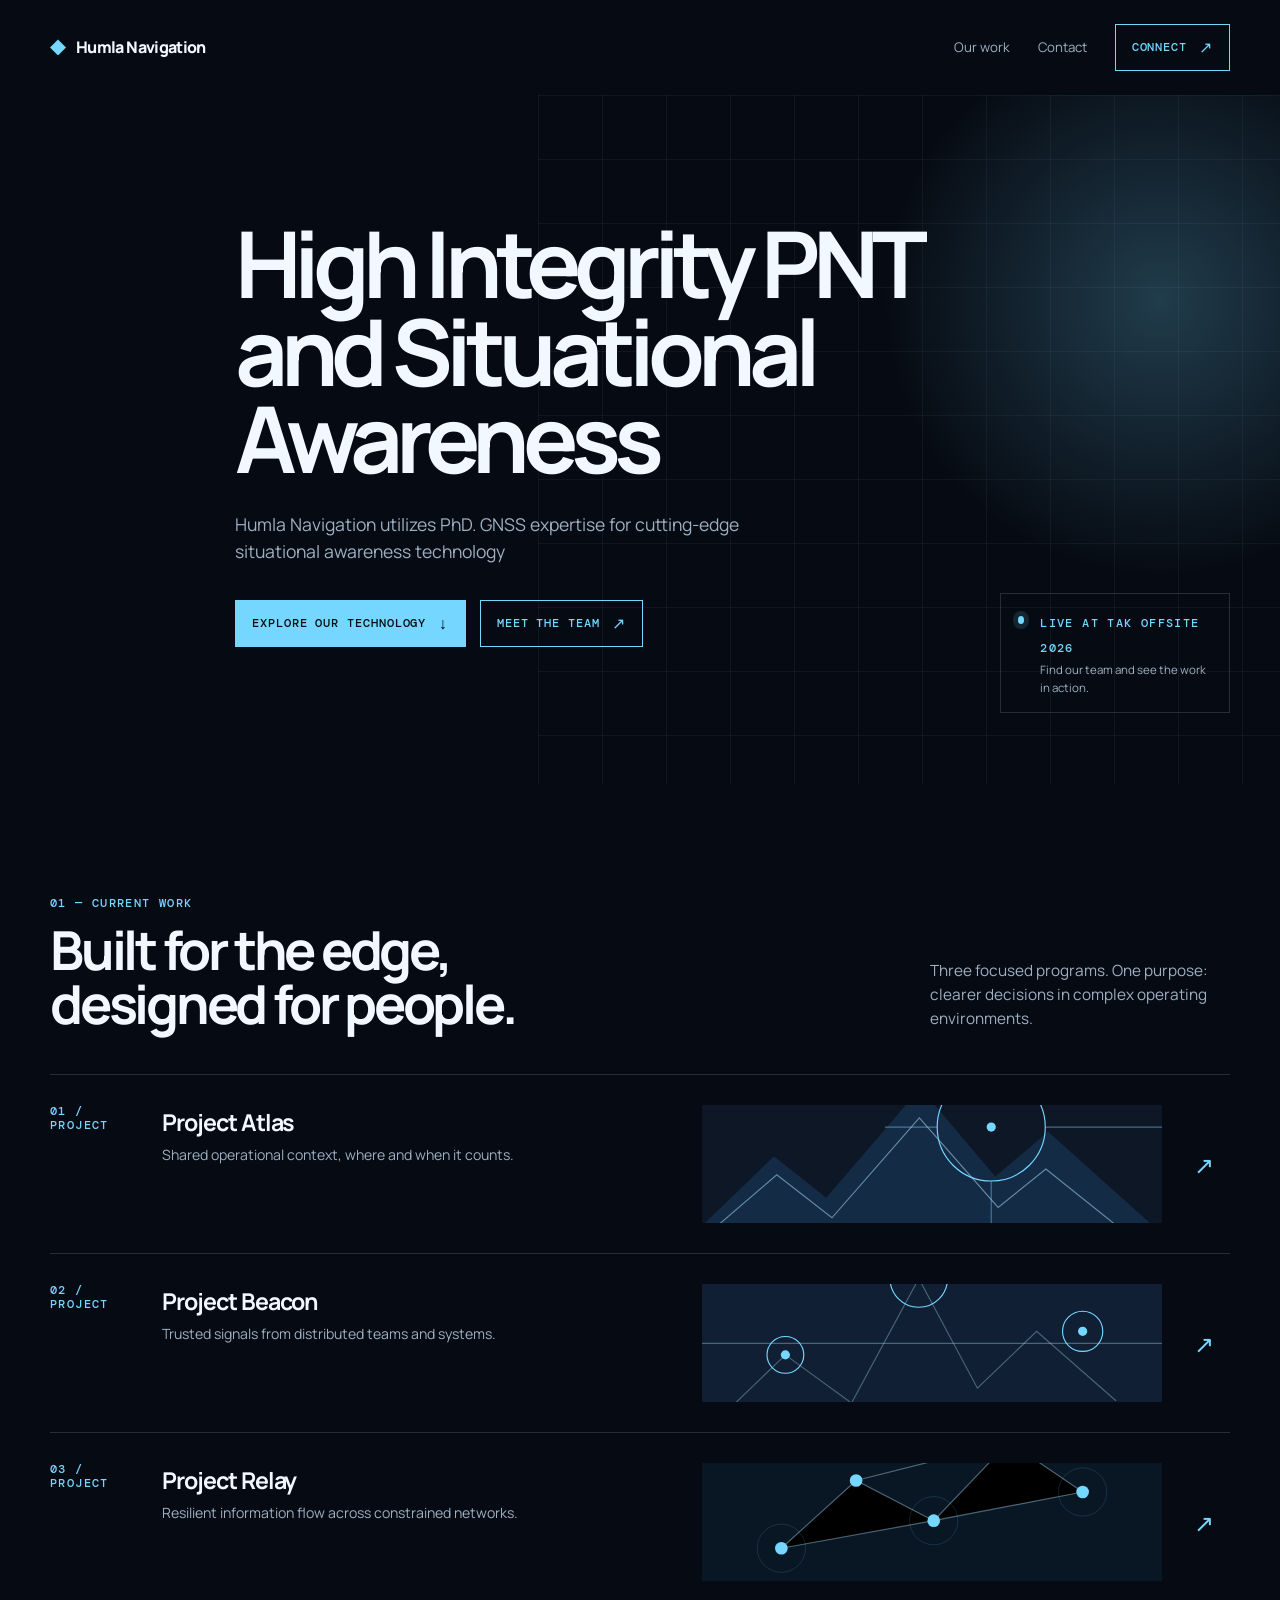
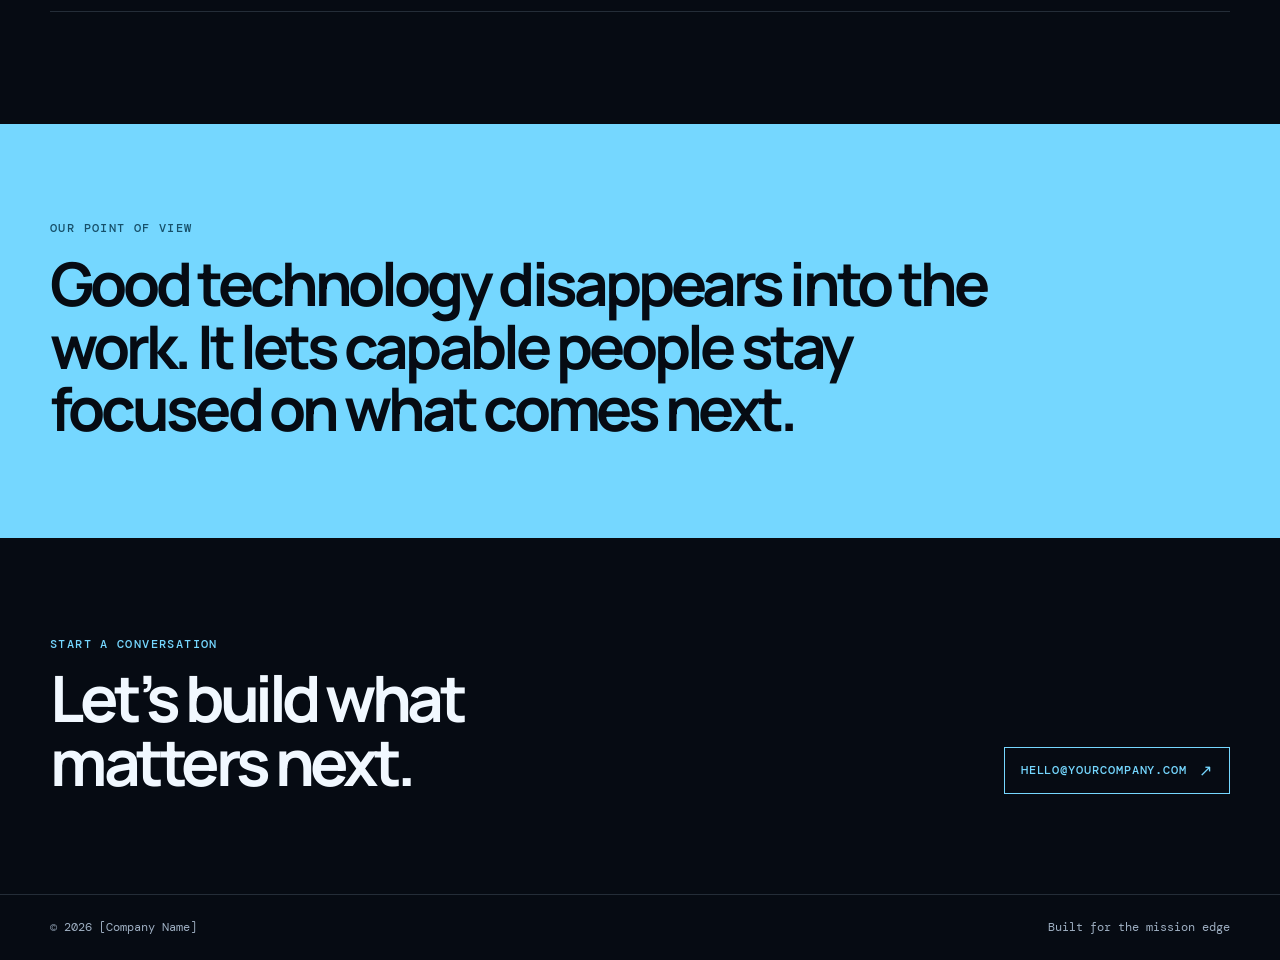
==== index.html @ 4ae14243 "placeholder website" ====
<!doctype html>
<html lang="en">
<head>
  <meta charset="utf-8">
  <meta name="viewport" content="width=device-width, initial-scale=1">
  <meta name="description" content="Humla Navigation">
  <title>Humla Navigation — High integrity PNT</title>
  <link rel="stylesheet" href="style.css">
</head>
<body>
  <header class="site-header wrap">
    <nav class="nav" aria-label="Primary navigation">
      <a class="brand" href="index.html"><span class="brand-mark"></span><span>Humla Navigation</span></a>
      <div class="nav-links"><a href="#work">Our work</a><a href="#contact">Contact</a><a class="button" href="mailto:hello@yourcompany.com">Connect <span class="arrow">↗</span></a></div>
    </nav>
  </header>

  <main>
    <section class="hero">
      <div class="wrap hero-content">
        <h1>High Integrity PNT and Situational Awareness</h1>
        <p class="hero-copy">Humla Navigation utilizes PhD. GNSS expertise for cutting-edge situational awareness technology</p>
        <div class="hero-actions"><a class="button button-dark" href="#work">Explore our technology <span class="arrow">↓</span></a><a class="button" href="#contact">Meet the team <span class="arrow">↗</span></a></div>
      </div>
      <div class="signal-card"><span class="signal-dot"></span><div><span class="meta">Live at TAK Offsite 2026</span><p>Find our team and see the work in action.</p></div></div>
    </section>

    <section class="section wrap" id="work">
      <div class="section-heading"><div><div class="eyebrow">01 — Current work</div><h2>Built for the edge, designed for people.</h2></div><p class="section-intro">Three focused programs. One purpose: clearer decisions in complex operating environments.</p></div>
      <div class="projects">
        <a class="project-card" href="project-atlas.html"><span class="project-number">01 / Project</span><div><h3>Project Atlas</h3><p>Shared operational context, where and when it counts.</p></div><div class="project-visual visual-one"><img src="images/project-atlas.svg" alt="Abstract Project Atlas placeholder"></div><span class="card-arrow">↗</span></a>
        <a class="project-card" href="project-beacon.html"><span class="project-number">02 / Project</span><div><h3>Project Beacon</h3><p>Trusted signals from distributed teams and systems.</p></div><div class="project-visual visual-two"><img src="images/project-beacon.svg" alt="Abstract Project Beacon placeholder"></div><span class="card-arrow">↗</span></a>
        <a class="project-card" href="project-relay.html"><span class="project-number">03 / Project</span><div><h3>Project Relay</h3><p>Resilient information flow across constrained networks.</p></div><div class="project-visual visual-three"><img src="images/project-relay.svg" alt="Abstract Project Relay placeholder"></div><span class="card-arrow">↗</span></a>
      </div>
    </section>

    <section class="statement"><div class="wrap"><div class="eyebrow">Our point of view</div><blockquote>Good technology disappears into the work. It lets capable people stay focused on what comes next.</blockquote></div></section>
    <section class="contact wrap" id="contact"><div><div class="eyebrow">Start a conversation</div><h2>Let’s build what<br>matters next.</h2></div><a class="button" href="mailto:hello@yourcompany.com">hello@yourcompany.com <span class="arrow">↗</span></a></section>
  </main>
  <footer class="site-footer"><div class="wrap footer-inner"><span>© 2026 [Company Name]</span><span>Built for the mission edge</span></div></footer>
</body>
</html>
---- style.css ----
@import url('https://fonts.googleapis.com/css2?family=DM+Mono:wght@400;500&family=Manrope:wght@400;500;600;700;800&display=swap');

:root {
  --ink: #f1f8ff;
  --muted: #9eafc2;
  --ground: #060b13;
  --panel: #0d1725;
  --line: rgba(190, 223, 246, .16);
  --acid: #75d7ff;
  --aqua: #b3ecff;
  --max: 1180px;
}

* { box-sizing: border-box; }
html { scroll-behavior: smooth; }
body {
  margin: 0;
  color: var(--ink);
  background: var(--ground);
  font-family: Manrope, Arial, sans-serif;
  line-height: 1.55;
}
a { color: inherit; text-decoration: none; }
.wrap { width: min(calc(100% - 48px), var(--max)); margin: 0 auto; }
.eyebrow, .meta, .project-number, .nav-label {
  color: var(--acid); font: 500 .72rem/1.2 "DM Mono", monospace;
  letter-spacing: .12em; text-transform: uppercase;
}

.site-header { padding: 24px 0; position: relative; z-index: 5; }
.nav { align-items: center; display: flex; justify-content: space-between; }
.brand { display: flex; align-items: center; gap: 10px; font-weight: 800; letter-spacing: -.04em; }
.brand-mark { background: var(--acid); clip-path: polygon(50% 0, 100% 50%, 50% 100%, 0 50%); height: 16px; width: 16px; }
.nav-links { align-items: center; color: var(--muted); display: flex; font-size: .83rem; gap: 28px; }
.nav-links a:hover { color: var(--acid); }
.button {
  align-items: center; border: 1px solid var(--acid); color: var(--acid); display: inline-flex;
  font: 500 .72rem "DM Mono", monospace; gap: 12px; letter-spacing: .08em; padding: 12px 16px;
  text-transform: uppercase; transition: background .2s, color .2s;
}
.button:hover { background: var(--acid); color: var(--ground); }
.button-dark { background: var(--acid); color: var(--ground); }
.button-dark:hover { background: transparent; color: var(--acid); }
.arrow { font-size: 1rem; }

.hero { min-height: 690px; overflow: hidden; padding: 105px 0 80px; position: relative; }
.hero::before { background-image: linear-gradient(var(--line) 1px, transparent 1px), linear-gradient(90deg, var(--line) 1px, transparent 1px); background-size: 64px 64px; content: ""; inset: 0 0 0 42%; opacity: .35; position: absolute; }
.hero::after { background: radial-gradient(circle, rgba(117,215,255,.24) 0, rgba(117,215,255,0) 63%); content: ""; height: 620px; position: absolute; right: -190px; top: -105px; width: 620px; }
.hero-content { max-width: 810px; position: relative; z-index: 1; }
.hero h1 { font-size: clamp(3rem, 7.2vw, 6.65rem); letter-spacing: -.075em; line-height: .95; margin: 20px 0 28px; }
.hero h1 em { color: var(--acid); font-style: normal; }
.hero-copy { color: var(--muted); font-size: 1.1rem; max-width: 570px; }
.hero-actions { display: flex; flex-wrap: wrap; gap: 14px; margin-top: 35px; }
.signal-card { border: 1px solid var(--line); bottom: 72px; display: flex; gap: 16px; padding: 15px 17px; position: absolute; right: max(24px, calc((100% - var(--max)) / 2)); width: 230px; z-index: 1; }
.signal-dot { background: var(--acid); border-radius: 50%; box-shadow: 0 0 0 5px rgba(117,215,255,.13); height: 8px; margin-top: 7px; width: 8px; }
.signal-card p { color: var(--muted); font-size: .72rem; margin: 3px 0 0; }

.section { padding: 112px 0; }
.section-heading { align-items: end; display: flex; gap: 30px; justify-content: space-between; margin-bottom: 44px; }
.section h2 { font-size: clamp(2rem, 4.2vw, 3.65rem); letter-spacing: -.06em; line-height: 1; margin: 12px 0 0; max-width: 620px; }
.section-intro { color: var(--muted); font-size: .96rem; margin: 0; max-width: 300px; }
.projects { border-top: 1px solid var(--line); }
.project-card { align-items: stretch; border-bottom: 1px solid var(--line); display: grid; gap: 32px; grid-template-columns: 80px 1.05fr .95fr 36px; padding: 30px 0; transition: padding .25s; }
.project-card:hover { padding-left: 14px; padding-right: 14px; }
.project-card h3 { font-size: 1.45rem; letter-spacing: -.045em; line-height: 1.15; margin: 4px 0 8px; }
.project-card p { color: var(--muted); font-size: .88rem; margin: 0; }
.project-visual { min-height: 118px; overflow: hidden; position: relative; }
.project-visual img { display: block; height: 100%; inset: 0; object-fit: cover; position: absolute; width: 100%; z-index: 1; }
.project-visual::before, .project-visual::after { content: ""; position: absolute; }
.visual-one { background: linear-gradient(135deg, #142b46, #060b13 65%); }
.visual-one::before { border: 1px solid var(--aqua); border-radius: 50%; height: 150px; right: 22%; top: -36px; width: 150px; }
.visual-one::after { background: var(--acid); height: 1px; left: 0; top: 52%; width: 100%; }
.visual-two { background: #101f34; }
.visual-two::before { background: repeating-linear-gradient(90deg, transparent 0 20px, rgba(117,215,255,.52) 21px 22px); inset: 25px 16px; transform: skewY(-12deg); }
.visual-two::after { border: 1px solid var(--acid); inset: 34px 36% 34px 16%; }
.visual-three { background: linear-gradient(135deg, #091624, #153452); }
.visual-three::before { background: radial-gradient(circle, transparent 0 16%, rgba(101,227,207,.8) 17% 18%, transparent 19% 28%, rgba(184,242,44,.8) 29% 30%, transparent 31%); height: 250px; left: -20px; top: -68px; width: 250px; }
.visual-three::after { background: var(--acid); bottom: 18px; height: 7px; right: 18px; width: 7px; }
.card-arrow { align-self: center; color: var(--acid); font-size: 1.5rem; }

.statement { background: var(--acid); color: #060b13; padding: 98px 0; }
.statement blockquote { font-size: clamp(2rem, 4.7vw, 4.2rem); font-weight: 700; letter-spacing: -.065em; line-height: 1.04; margin: 16px 0 0; max-width: 1000px; }
.statement .eyebrow { color: #17506a; }
.contact { align-items: end; display: flex; justify-content: space-between; padding: 100px 0; }
.contact h2 { font-size: clamp(2.4rem, 5vw, 4.6rem); letter-spacing: -.07em; line-height: 1; margin: 14px 0 0; }
.site-footer { border-top: 1px solid var(--line); color: var(--muted); font: .72rem "DM Mono", monospace; padding: 25px 0; }
.footer-inner { display: flex; justify-content: space-between; }

/* Project detail pages */
.project-hero { padding: 74px 0 90px; }
.breadcrumb { color: var(--muted); font: .72rem "DM Mono", monospace; }
.breadcrumb span { color: var(--acid); margin: 0 7px; }
.project-hero-grid { display: grid; gap: 60px; grid-template-columns: 1.1fr .9fr; margin-top: 72px; }
.project-hero h1 { font-size: clamp(3rem, 6vw, 5.6rem); letter-spacing: -.075em; line-height: .94; margin: 18px 0 28px; }
.project-description { color: var(--muted); font-size: 1.05rem; max-width: 520px; }
.detail-visual { min-height: 355px; }
.detail-visual::before { transform: scale(1.9); }
.project-facts { border-bottom: 1px solid var(--line); border-top: 1px solid var(--line); display: grid; grid-template-columns: repeat(3, 1fr); }
.fact { border-right: 1px solid var(--line); padding: 21px 16px; }
.fact:last-child { border: 0; }
.fact strong { display: block; font-size: .9rem; font-weight: 600; margin-top: 5px; }
.detail-content { display: grid; gap: 80px; grid-template-columns: .72fr 1.28fr; }
.detail-content h2 { font-size: 1.2rem; letter-spacing: -.03em; margin: 4px 0; }
.detail-content p { color: var(--muted); margin-top: 0; max-width: 650px; }
.capabilities { display: grid; gap: 1px; grid-template-columns: repeat(2, 1fr); margin-top: 32px; }
.capability { background: var(--panel); min-height: 150px; padding: 22px; }
.capability .meta { color: var(--aqua); }
.capability h3 { font-size: 1rem; margin: 15px 0 0; }
.next-project { border-top: 1px solid var(--line); display: flex; justify-content: space-between; padding: 28px 0 0; }
.next-project:hover { color: var(--acid); }

@media (max-width: 720px) {
  .wrap { width: min(calc(100% - 32px), var(--max)); }
  .nav-links a:not(.button) { display: none; }
  .hero { min-height: 620px; padding-top: 76px; }
  .signal-card { bottom: 42px; right: 16px; }
  .section { padding: 76px 0; }
  .section-heading, .contact { align-items: start; flex-direction: column; }
  .project-card { gap: 16px; grid-template-columns: 53px 1fr 28px; }
  .project-visual { grid-column: 2 / 4; grid-row: 2; }
  .project-card p { grid-column: 2 / 4; }
  .card-arrow { grid-column: 3; grid-row: 1; }
  .project-hero-grid, .detail-content { gap: 40px; grid-template-columns: 1fr; }
  .project-hero-grid { margin-top: 48px; }
  .detail-visual { min-height: 250px; }
  .project-facts { grid-template-columns: 1fr; }
  .fact { border-bottom: 1px solid var(--line); border-right: 0; }
  .capabilities { grid-template-columns: 1fr; }
}
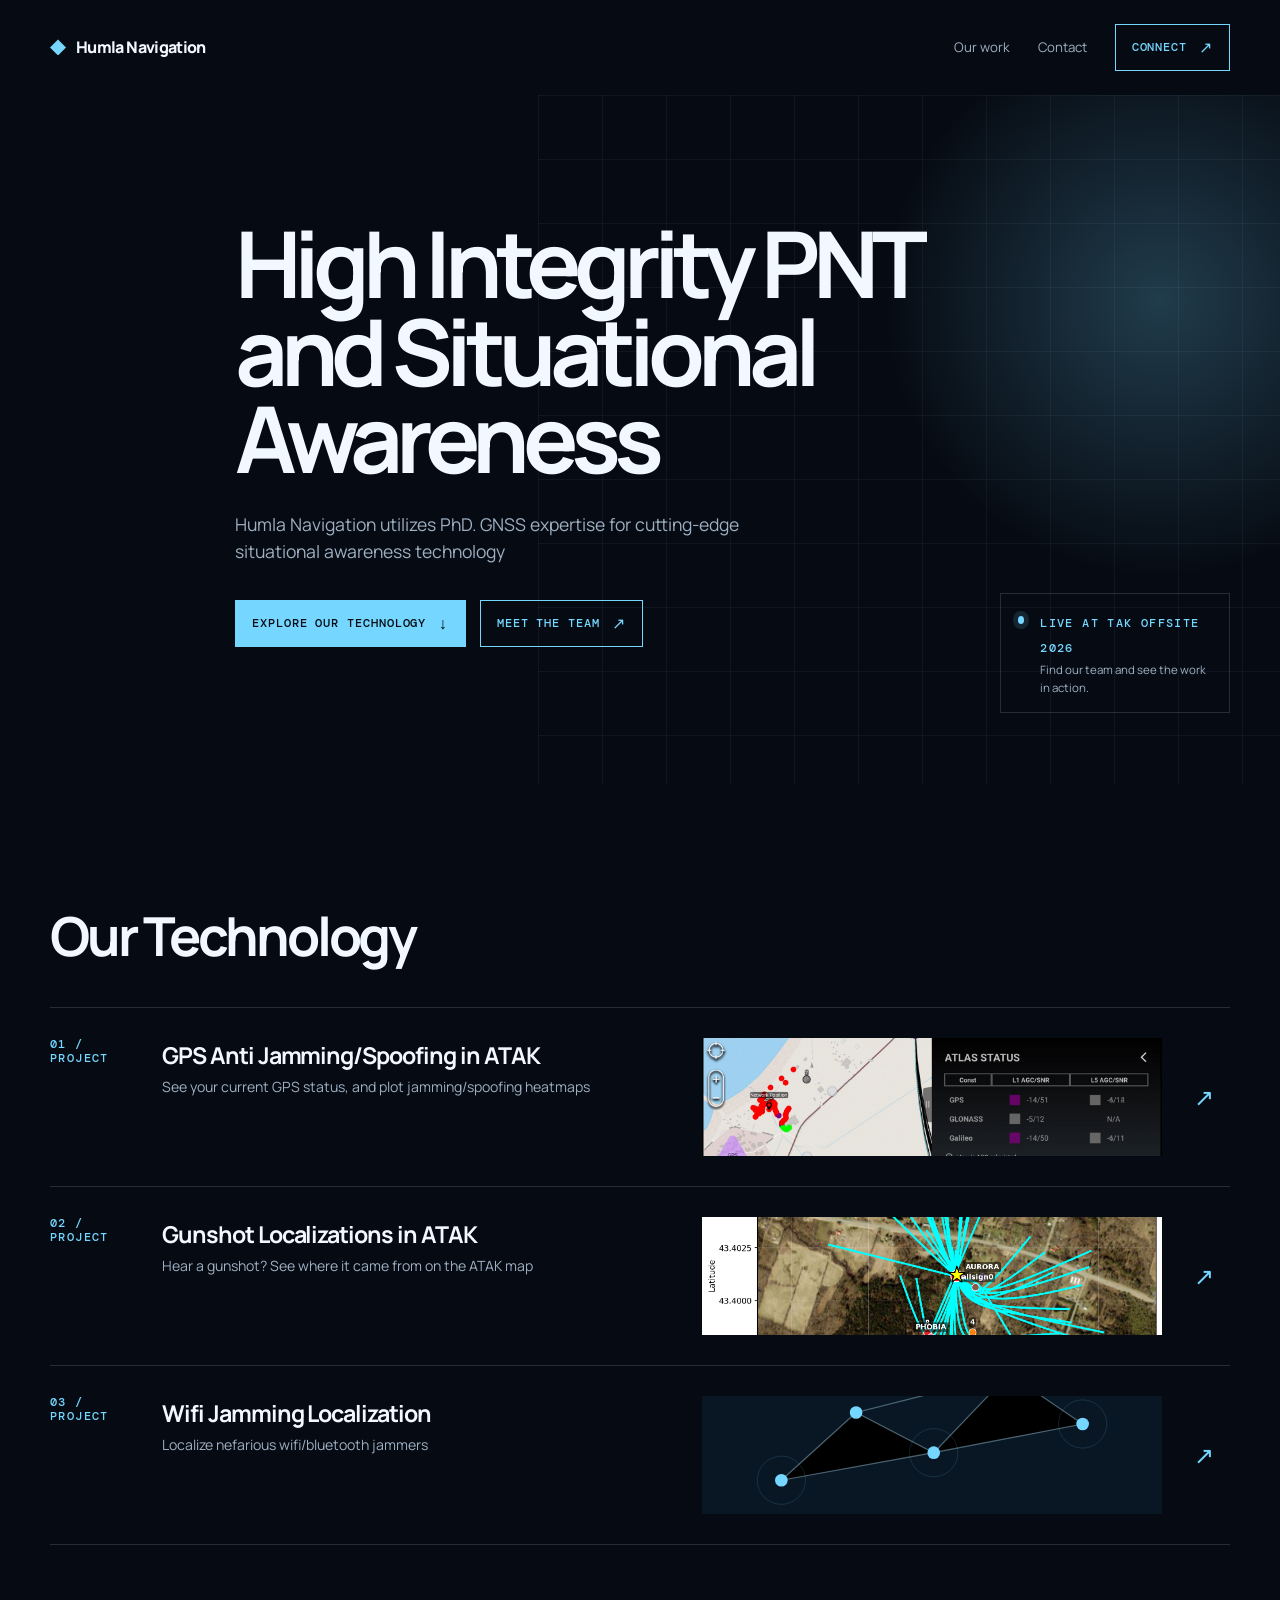
==== commit 84b15884: "Basic placeholders" ====
--- a/index.html
+++ b/index.html
@@ -26,17 +26,14 @@
     </section>
 
     <section class="section wrap" id="work">
-      <div class="section-heading"><div><div class="eyebrow">01 — Current work</div><h2>Built for the edge, designed for people.</h2></div><p class="section-intro">Three focused programs. One purpose: clearer decisions in complex operating environments.</p></div>
+      <div class="section-heading"><div><h2>Our Technology</h2></div></div>
       <div class="projects">
-        <a class="project-card" href="project-atlas.html"><span class="project-number">01 / Project</span><div><h3>Project Atlas</h3><p>Shared operational context, where and when it counts.</p></div><div class="project-visual visual-one"><img src="images/project-atlas.svg" alt="Abstract Project Atlas placeholder"></div><span class="card-arrow">↗</span></a>
-        <a class="project-card" href="project-beacon.html"><span class="project-number">02 / Project</span><div><h3>Project Beacon</h3><p>Trusted signals from distributed teams and systems.</p></div><div class="project-visual visual-two"><img src="images/project-beacon.svg" alt="Abstract Project Beacon placeholder"></div><span class="card-arrow">↗</span></a>
-        <a class="project-card" href="project-relay.html"><span class="project-number">03 / Project</span><div><h3>Project Relay</h3><p>Resilient information flow across constrained networks.</p></div><div class="project-visual visual-three"><img src="images/project-relay.svg" alt="Abstract Project Relay placeholder"></div><span class="card-arrow">↗</span></a>
+        <a class="project-card" href="project-atlas.html"><span class="project-number">01 / Project</span><div><h3>GPS Anti Jamming/Spoofing in ATAK</h3><p>See your current GPS status, and plot jamming/spoofing heatmaps</p></div><div class="project-visual visual-one"><img src="images/gnss.png" alt="Abstract Project Atlas placeholder"></div><span class="card-arrow">↗</span></a>
+        <a class="project-card" href="project-beacon.html"><span class="project-number">02 / Project</span><div><h3>Gunshot Localizations in ATAK</h3><p>Hear a gunshot? See where it came from on the ATAK map</p></div><div class="project-visual visual-two"><img src="images/TDOA_Hyperbolas.png" alt="Abstract Project Beacon placeholder"></div><span class="card-arrow">↗</span></a>
+        <a class="project-card" href="project-relay.html"><span class="project-number">03 / Project</span><div><h3>Wifi Jamming Localization</h3><p>Localize nefarious wifi/bluetooth jammers</p></div><div class="project-visual visual-three"><img src="images/project-relay.svg" alt="Abstract Project Relay placeholder"></div><span class="card-arrow">↗</span></a>
       </div>
     </section>
-
-    <section class="statement"><div class="wrap"><div class="eyebrow">Our point of view</div><blockquote>Good technology disappears into the work. It lets capable people stay focused on what comes next.</blockquote></div></section>
-    <section class="contact wrap" id="contact"><div><div class="eyebrow">Start a conversation</div><h2>Let’s build what<br>matters next.</h2></div><a class="button" href="mailto:hello@yourcompany.com">hello@yourcompany.com <span class="arrow">↗</span></a></section>
   </main>
-  <footer class="site-footer"><div class="wrap footer-inner"><span>© 2026 [Company Name]</span><span>Built for the mission edge</span></div></footer>
+  <!--<footer class="site-footer"><div class="wrap footer-inner"><span>© 2026 [Company Name]</span><span>Built for the mission edge</span></div></footer> -->
 </body>
 </html>
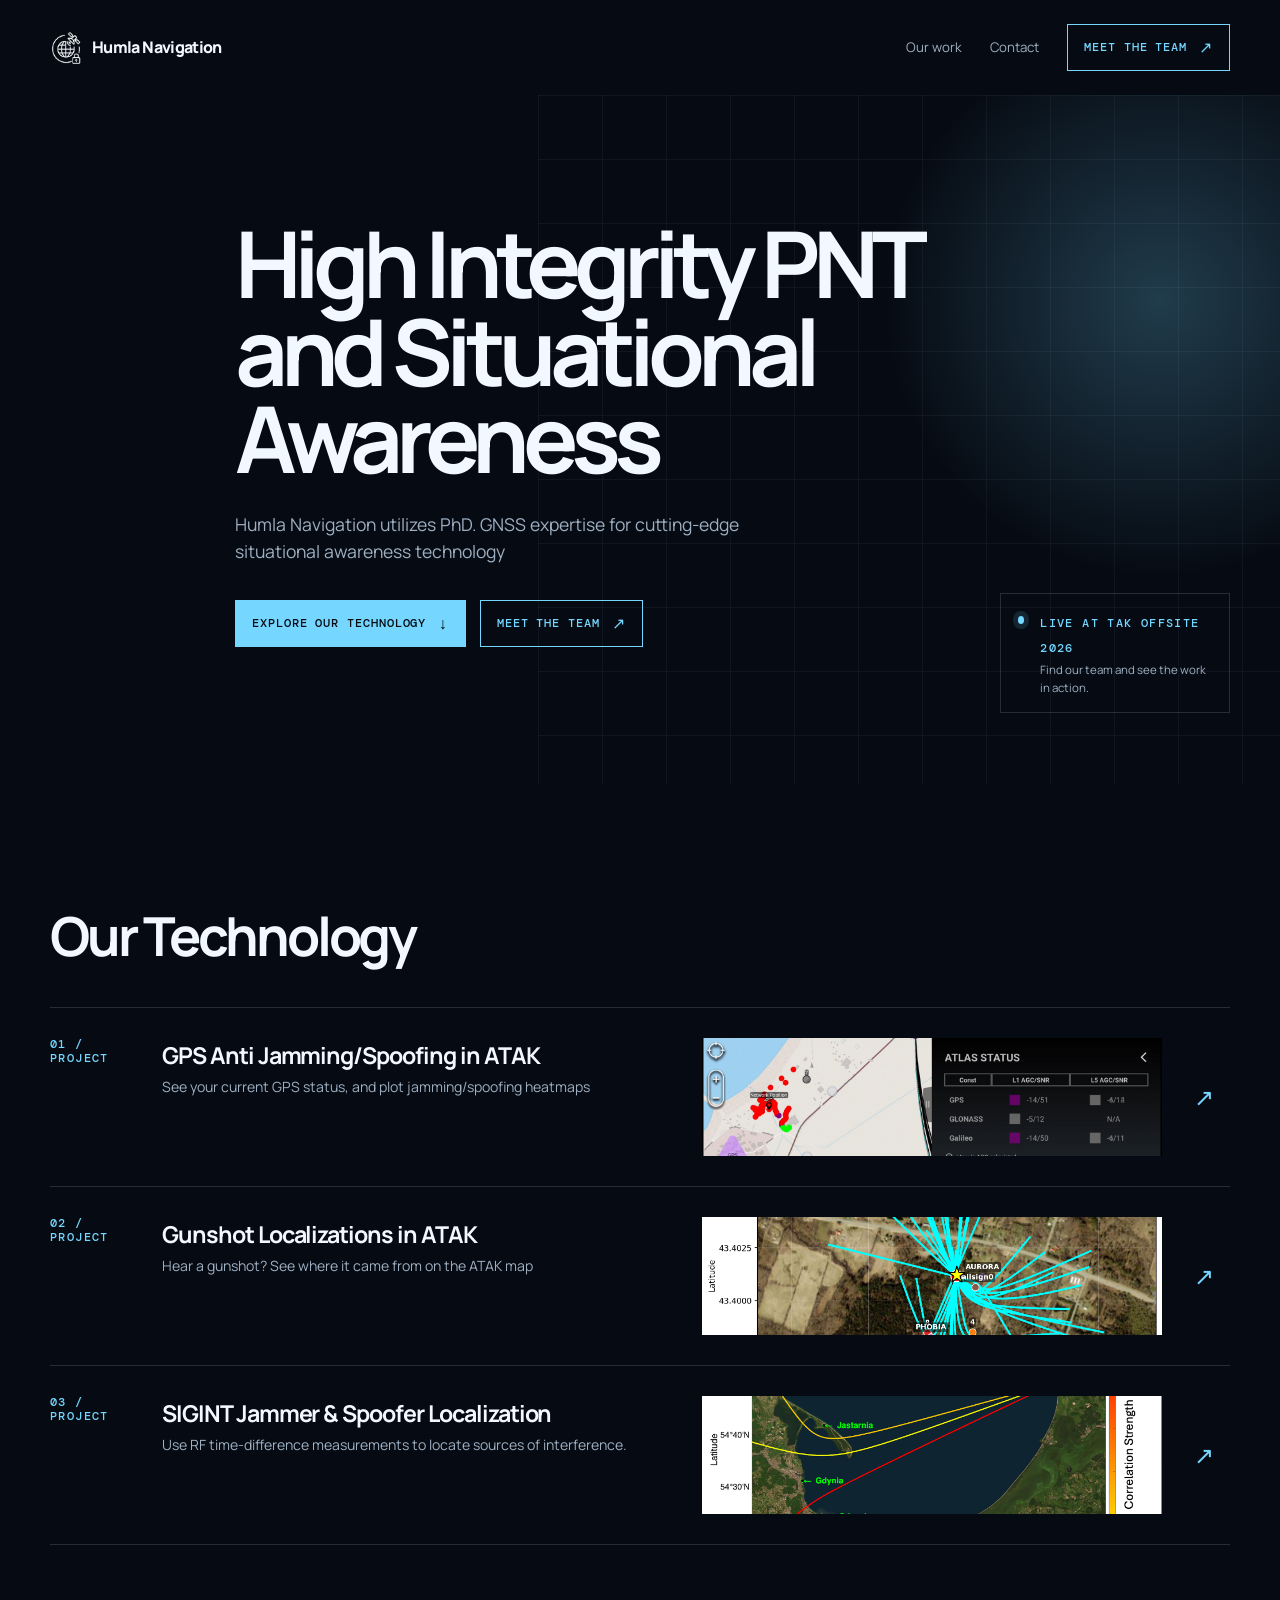
==== commit 6f224236: "New project pages and contact pages." ====
--- a/index.html
+++ b/index.html
@@ -10,8 +10,8 @@
 <body>
   <header class="site-header wrap">
     <nav class="nav" aria-label="Primary navigation">
-      <a class="brand" href="index.html"><span class="brand-mark"></span><span>Humla Navigation</span></a>
-      <div class="nav-links"><a href="#work">Our work</a><a href="#contact">Contact</a><a class="button" href="mailto:hello@yourcompany.com">Connect <span class="arrow">↗</span></a></div>
+      <a class="brand" href="index.html"><img class="brand-logo" src="images/new_atlas_icon.png" alt="" aria-hidden="true"><span>Humla Navigation</span></a>
+      <div class="nav-links"><a href="#work">Our work</a><a href="contacts.html">Contact</a><a class="button" href="contacts.html">Meet the team <span class="arrow">↗</span></a></div>
     </nav>
   </header>
 
@@ -20,7 +20,7 @@
       <div class="wrap hero-content">
         <h1>High Integrity PNT and Situational Awareness</h1>
         <p class="hero-copy">Humla Navigation utilizes PhD. GNSS expertise for cutting-edge situational awareness technology</p>
-        <div class="hero-actions"><a class="button button-dark" href="#work">Explore our technology <span class="arrow">↓</span></a><a class="button" href="#contact">Meet the team <span class="arrow">↗</span></a></div>
+        <div class="hero-actions"><a class="button button-dark" href="#work">Explore our technology <span class="arrow">↓</span></a><a class="button" href="contacts.html">Meet the team <span class="arrow">↗</span></a></div>
       </div>
       <div class="signal-card"><span class="signal-dot"></span><div><span class="meta">Live at TAK Offsite 2026</span><p>Find our team and see the work in action.</p></div></div>
     </section>
@@ -28,9 +28,9 @@
     <section class="section wrap" id="work">
       <div class="section-heading"><div><h2>Our Technology</h2></div></div>
       <div class="projects">
-        <a class="project-card" href="project-atlas.html"><span class="project-number">01 / Project</span><div><h3>GPS Anti Jamming/Spoofing in ATAK</h3><p>See your current GPS status, and plot jamming/spoofing heatmaps</p></div><div class="project-visual visual-one"><img src="images/gnss.png" alt="Abstract Project Atlas placeholder"></div><span class="card-arrow">↗</span></a>
-        <a class="project-card" href="project-beacon.html"><span class="project-number">02 / Project</span><div><h3>Gunshot Localizations in ATAK</h3><p>Hear a gunshot? See where it came from on the ATAK map</p></div><div class="project-visual visual-two"><img src="images/TDOA_Hyperbolas.png" alt="Abstract Project Beacon placeholder"></div><span class="card-arrow">↗</span></a>
-        <a class="project-card" href="project-relay.html"><span class="project-number">03 / Project</span><div><h3>Wifi Jamming Localization</h3><p>Localize nefarious wifi/bluetooth jammers</p></div><div class="project-visual visual-three"><img src="images/project-relay.svg" alt="Abstract Project Relay placeholder"></div><span class="card-arrow">↗</span></a>
+        <a class="project-card" href="ATLAS_GNSS.html"><span class="project-number">01 / Project</span><div><h3>GPS Anti Jamming/Spoofing in ATAK</h3><p>See your current GPS status, and plot jamming/spoofing heatmaps</p></div><div class="project-visual visual-one"><img src="images/gnss.png" alt="Abstract Project Atlas placeholder"></div><span class="card-arrow">↗</span></a>
+        <a class="project-card" href="ATLAS_GUNSHOT.html"><span class="project-number">02 / Project</span><div><h3>Gunshot Localizations in ATAK</h3><p>Hear a gunshot? See where it came from on the ATAK map</p></div><div class="project-visual visual-two"><img src="images/TDOA_Hyperbolas.png" alt="Abstract Project Beacon placeholder"></div><span class="card-arrow">↗</span></a>
+        <a class="project-card" href="ATLAS_SIGINT.html"><span class="project-number">03 / Project</span><div><h3>SIGINT Jammer & Spoofer Localization</h3><p>Use RF time-difference measurements to locate sources of interference.</p></div><div class="project-visual visual-three"><img src="images/atlas_sigint/russia_spoofer.png" alt="TDOA localization result map"></div><span class="card-arrow">↗</span></a>
       </div>
     </section>
   </main>
--- a/style.css
+++ b/style.css
@@ -30,7 +30,7 @@
 .site-header { padding: 24px 0; position: relative; z-index: 5; }
 .nav { align-items: center; display: flex; justify-content: space-between; }
 .brand { display: flex; align-items: center; gap: 10px; font-weight: 800; letter-spacing: -.04em; }
-.brand-mark { background: var(--acid); clip-path: polygon(50% 0, 100% 50%, 50% 100%, 0 50%); height: 16px; width: 16px; }
+.brand-logo { height: 32px; object-fit: contain; width: 32px; }
 .nav-links { align-items: center; color: var(--muted); display: flex; font-size: .83rem; gap: 28px; }
 .nav-links a:hover { color: var(--acid); }
 .button {
@@ -109,6 +109,103 @@
 .next-project { border-top: 1px solid var(--line); display: flex; justify-content: space-between; padding: 28px 0 0; }
 .next-project:hover { color: var(--acid); }
 
+/* ATLAS GNSS Integrity */
+.gnss-hero-visual, .feature-image, .status-card { margin: 0; }
+.gnss-hero-visual { background: #0c1828; border: 1px solid var(--line); min-height: 355px; overflow: hidden; position: relative; }
+.gnss-hero-visual img, .feature-image img { display: block; height: 100%; object-fit: cover; width: 100%; }
+figcaption { color: var(--muted); font: .68rem/1.4 "DM Mono", monospace; letter-spacing: .03em; padding: 10px 13px; }
+.gnss-hero-visual figcaption { background: rgba(6, 11, 19, .85); bottom: 0; left: 0; position: absolute; right: 0; }
+.gnss-overview { padding-bottom: 92px; }
+.status-grid { display: grid; gap: 1px; grid-template-columns: repeat(4, 1fr); }
+.status-card { background: var(--panel); min-width: 0; padding: 24px; }
+.status-card > img { display: block; height: 180px; margin: 0 auto 22px; object-fit: contain; width: 100%; }
+.status-card figcaption { align-items: flex-start; display: flex; gap: 10px; padding: 0; }
+.status-card strong { display: block; font-size: .95rem; margin: 2px 0; }
+.status-card p { color: var(--muted); font-size: .78rem; line-height: 1.45; margin: 0; }
+.status-key { background: #6dd27c; border-radius: 50%; box-shadow: 0 0 0 4px rgba(109, 210, 124, .12); flex: 0 0 auto; height: 8px; margin-top: 5px; width: 8px; }
+.weak .status-key { background: #9aa4ad; box-shadow: 0 0 0 4px rgba(154, 164, 173, .12); }
+.jammed .status-key { background: #ff565f; box-shadow: 0 0 0 4px rgba(255, 86, 95, .12); }
+.spoofed .status-key { background: #b37cff; box-shadow: 0 0 0 4px rgba(179, 124, 255, .12); }
+.gnss-band { background: #091220; }
+.feature-split { align-items: center; display: grid; gap: clamp(32px, 7vw, 88px); grid-template-columns: .76fr 1.24fr; }
+.feature-copy h2 { font-size: clamp(2rem, 4vw, 3.5rem); letter-spacing: -.06em; line-height: 1; margin: 13px 0 24px; }
+.feature-copy p { color: var(--muted); font-size: .97rem; max-width: 490px; }
+.feature-image { border: 1px solid var(--line); overflow: hidden; }
+.feature-image img { aspect-ratio: 2 / 1; object-position: center; }
+.dashboard-split { grid-template-columns: 1.24fr .76fr; }
+.indicators-split { grid-template-columns: .76fr 1.24fr; }
+.signal-list { border-top: 1px solid var(--line); color: var(--ink); font: .78rem "DM Mono", monospace; list-style: none; margin: 30px 0 0; padding: 0; }
+.signal-list li { border-bottom: 1px solid var(--line); padding: 9px 0; }
+.signal-list span { color: var(--muted); font-size: .66rem; }
+
+/* ATLAS Gunshot Localization */
+.gunshot-hero-visual { background: #0c1828; border: 1px solid var(--line); margin: 0; min-height: 355px; overflow: hidden; position: relative; }
+.gunshot-hero-visual img { display: block; height: 100%; object-fit: cover; width: 100%; }
+.gunshot-hero-visual figcaption { background: rgba(6, 11, 19, .85); bottom: 0; left: 0; position: absolute; right: 0; }
+.gunshot-workflow { align-items: center; grid-template-columns: .76fr 1.24fr; }
+.workflow-list { border-top: 1px solid var(--line); font: .74rem "DM Mono", monospace; list-style: none; margin: 30px 0 0; padding: 0; }
+.workflow-list li { align-items: center; border-bottom: 1px solid var(--line); display: flex; gap: 14px; padding: 11px 0; }
+.workflow-list span { color: var(--acid); }
+.gunshot-band { background: #091220; }
+.conops-grid, .dense-grid, .model-grid { display: grid; gap: 18px; }
+.event-capture { background: var(--panel); border: 1px solid var(--line); margin: 0 0 18px; overflow: hidden; }
+.event-capture img { aspect-ratio: 2.22 / 1; display: block; object-fit: cover; width: 100%; }
+.conops-grid { grid-template-columns: repeat(2, 1fr); margin: 0 auto; max-width: 900px; }
+.portrait-capture, .map-capture, .audio-capture { background: var(--panel); border: 1px solid var(--line); margin: 0; overflow: hidden; }
+.portrait-capture img, .map-capture img, .audio-capture img { display: block; height: 100%; object-fit: cover; width: 100%; }
+.conops-grid .portrait-capture img { aspect-ratio: 1 / 1.28; object-position: top center; }
+.dense-grid { grid-template-columns: .75fr 1.25fr; }
+.dense-grid .portrait-capture img { aspect-ratio: .82 / 1; object-position: top center; }
+.map-capture img { aspect-ratio: 1.13 / 1; object-position: center; }
+.model-copy { background: var(--panel); border-left: 2px solid var(--acid); color: var(--muted); font-size: 1rem; margin: 0 0 34px auto; max-width: 790px; padding: 22px 25px; }
+.model-copy p { margin: 0; }
+.model-copy strong { color: var(--ink); font-weight: 700; }
+.model-grid { grid-template-columns: repeat(2, 1fr); }
+.audio-capture img { aspect-ratio: 1.665 / 1; object-fit: contain; }
+
+/* ATLAS SIGINT */
+.sigint-hero-visual { align-items: center; background: #0c1828; border: 1px solid var(--line); display: flex; justify-content: center; margin: 0; min-height: 355px; overflow: hidden; position: relative; }
+.sigint-hero-visual img { height: 100%; object-fit: contain; width: 100%; }
+.sigint-hero-visual figcaption { background: rgba(6, 11, 19, .85); bottom: 0; left: 0; position: absolute; right: 0; }
+.sigint-method { align-items: center; grid-template-columns: .76fr 1.24fr; }
+.sigint-diagram { background-color: #0b1726; background-image: linear-gradient(rgba(117, 215, 255, .1) 1px, transparent 1px), linear-gradient(90deg, rgba(117, 215, 255, .1) 1px, transparent 1px); background-size: 36px 36px; border: 1px solid var(--line); min-height: 350px; overflow: hidden; position: relative; }
+.sigint-node, .sigint-source { font: .65rem "DM Mono", monospace; letter-spacing: .05em; position: absolute; text-transform: uppercase; z-index: 2; }
+.sigint-node::before, .sigint-source::before { border-radius: 50%; content: ""; height: 9px; left: -14px; position: absolute; top: 3px; width: 9px; }
+.sigint-node { color: var(--aqua); }
+.sigint-node::before { background: var(--aqua); }
+.node-a { left: 18%; top: 20%; }.node-b { left: 17%; top: 72%; }.node-c { right: 13%; top: 56%; }
+.sigint-source { color: var(--acid); left: 54%; top: 25%; }
+.sigint-source::before { background: var(--acid); box-shadow: 0 0 0 8px rgba(117, 215, 255, .12); }
+.sigint-arc { border: 1px solid rgba(117, 215, 255, .8); border-radius: 50%; left: 9%; position: absolute; top: -15%; transform: rotate(-18deg); }
+.arc-one { height: 480px; width: 620px; }.arc-two { height: 370px; left: 20%; top: 5%; width: 520px; }
+.sigint-line { background: linear-gradient(90deg, rgba(117, 215, 255, 0), var(--acid)); height: 1px; position: absolute; transform-origin: left; }
+.line-a { left: 20%; top: 22%; transform: rotate(3deg); width: 37%; }.line-b { left: 20%; top: 72%; transform: rotate(-37deg); width: 43%; }.line-c { left: 58%; top: 28%; transform: rotate(53deg); width: 32%; }
+.sigint-band { background: #091220; }
+.sigint-results { align-items: center; grid-template-columns: .76fr 1.24fr; }
+.sigint-result-image img { aspect-ratio: 1.77 / 1; object-fit: contain; }
+.result-note { border-left: 2px solid var(--acid); color: var(--muted); display: grid; font-size: .76rem; gap: 5px; margin-top: 28px; padding: 12px 15px; }
+.result-note strong { color: var(--ink); font-size: .86rem; }
+.roadmap-grid { display: grid; gap: 1px; grid-template-columns: repeat(3, 1fr); }
+.roadmap-card { background: var(--panel); min-height: 200px; padding: 25px; }
+.roadmap-card.active { background: #12314c; box-shadow: inset 0 2px 0 var(--acid); }
+.roadmap-card h3 { font-size: 1.1rem; letter-spacing: -.03em; margin: 15px 0 10px; }
+.roadmap-card p { color: var(--muted); font-size: .84rem; margin: 0; }
+
+/* Contact page */
+.contacts-hero { padding: 92px 0 60px; }
+.contacts-hero h1 { font-size: clamp(3rem, 6.4vw, 6.15rem); letter-spacing: -.075em; line-height: .94; margin: 17px 0 25px; max-width: 800px; }
+.contacts-hero p { color: var(--muted); font-size: 1.05rem; margin: 0; max-width: 510px; }
+.team-grid { display: grid; gap: 24px; grid-template-columns: repeat(2, 1fr); margin: 0 auto; max-width: 900px; padding-bottom: 100px; }
+.team-card { background: var(--panel); border: 1px solid var(--line); box-shadow: 0 18px 42px rgba(0, 0, 0, .2); min-width: 0; padding: 28px 28px 0; }
+.team-card > img { border: 1px solid var(--line); display: block; height: 270px; margin: 12px auto 0; object-fit: cover; object-position: center 20%; width: min(100%, 220px); }
+.team-details { padding: 25px 0 27px; }
+.team-details h2 { font-size: 1.65rem; letter-spacing: -.05em; margin: 8px 0 5px; }
+.contact-expertise { color: var(--aqua); font-size: .88rem; margin: 0 0 28px; }
+.team-details dl { border-top: 1px solid var(--line); margin: 0; }
+.team-details dl div { align-items: baseline; border-bottom: 1px solid var(--line); display: flex; gap: 20px; justify-content: space-between; padding: 10px 0; }
+.team-details dt { color: var(--muted); font: .68rem "DM Mono", monospace; letter-spacing: .08em; text-transform: uppercase; }
+.team-details dd { font: .78rem "DM Mono", monospace; margin: 0; }
+
 @media (max-width: 720px) {
   .wrap { width: min(calc(100% - 32px), var(--max)); }
   .nav-links a:not(.button) { display: none; }
@@ -126,4 +223,21 @@
   .project-facts { grid-template-columns: 1fr; }
   .fact { border-bottom: 1px solid var(--line); border-right: 0; }
   .capabilities { grid-template-columns: 1fr; }
-}
+  .status-grid { grid-template-columns: repeat(2, 1fr); }
+  .status-card { padding: 18px; }
+  .status-card > img { height: 135px; }
+  .feature-split, .dashboard-split, .indicators-split { grid-template-columns: 1fr; }
+  .dashboard-split .feature-image { grid-row: 2; }
+  .gnss-hero-visual { min-height: 250px; }
+  .gunshot-workflow, .dense-grid { grid-template-columns: 1fr; }
+  .conops-grid, .model-grid, .model-copy { grid-template-columns: 1fr; }
+  .model-copy { gap: 14px; margin-left: 0; }
+  .gunshot-hero-visual { min-height: 250px; }
+  .sigint-method, .sigint-results { grid-template-columns: 1fr; }
+  .sigint-hero-visual { min-height: 250px; }
+  .roadmap-grid { grid-template-columns: 1fr; }
+  .contacts-hero { padding: 60px 0 40px; }
+  .team-grid { grid-template-columns: 1fr; padding-bottom: 70px; }
+  .team-card { padding: 22px 22px 0; }
+  .team-card > img { height: 250px; margin-top: 8px; width: min(100%, 205px); }
+}
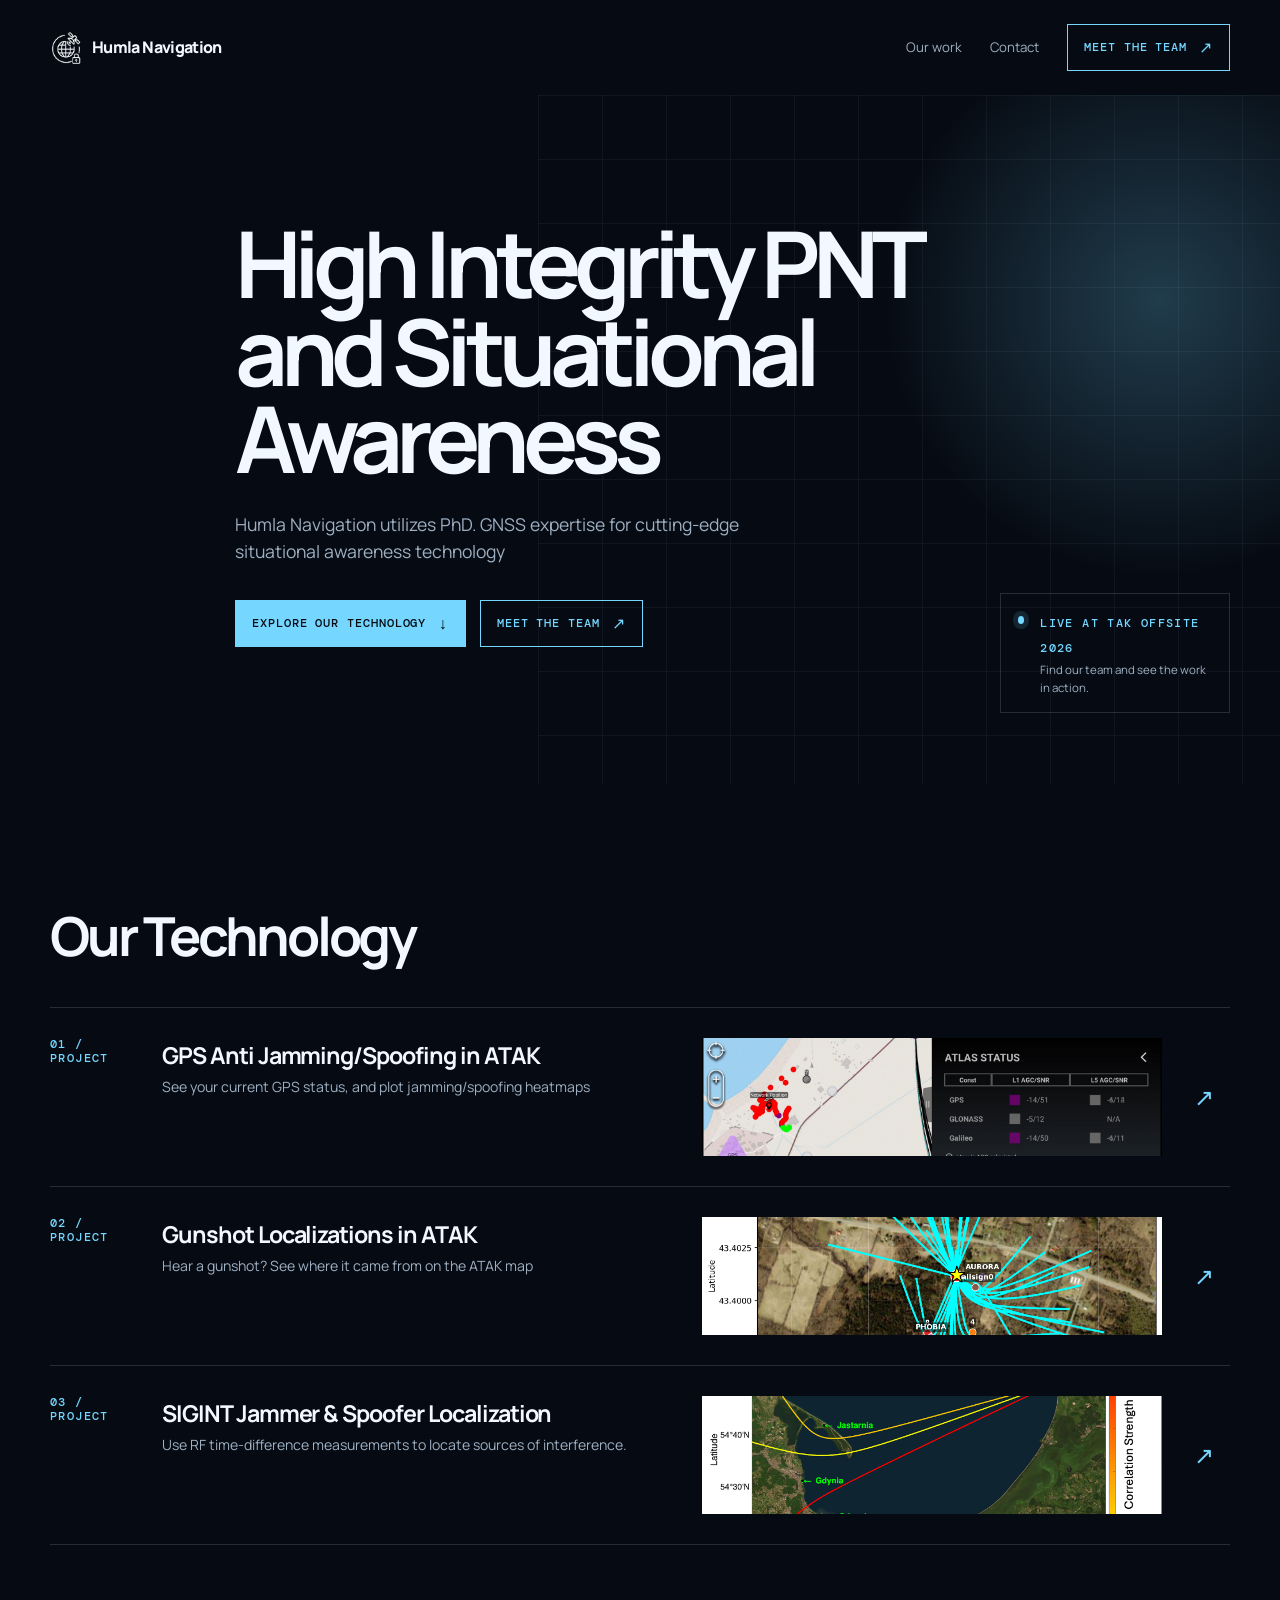
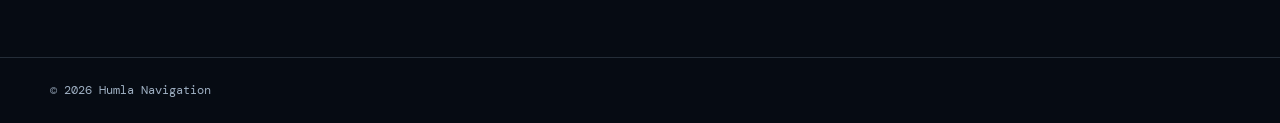
==== commit 6b77efa2: "Finished contact page and some touch-ups" ====
--- a/index.html
+++ b/index.html
@@ -34,6 +34,6 @@
       </div>
     </section>
   </main>
-  <!--<footer class="site-footer"><div class="wrap footer-inner"><span>© 2026 [Company Name]</span><span>Built for the mission edge</span></div></footer> -->
+  <footer class="site-footer"><div class="wrap footer-inner"><span>© 2026 Humla Navigation</span></div></footer>
 </body>
 </html>
--- a/style.css
+++ b/style.css
@@ -195,7 +195,7 @@
 .contacts-hero { padding: 92px 0 60px; }
 .contacts-hero h1 { font-size: clamp(3rem, 6.4vw, 6.15rem); letter-spacing: -.075em; line-height: .94; margin: 17px 0 25px; max-width: 800px; }
 .contacts-hero p { color: var(--muted); font-size: 1.05rem; margin: 0; max-width: 510px; }
-.team-grid { display: grid; gap: 24px; grid-template-columns: repeat(2, 1fr); margin: 0 auto; max-width: 900px; padding-bottom: 100px; }
+.team-grid { display: grid; gap: 24px; grid-template-columns: repeat(3, 1fr); margin: 0 auto; max-width: 1100px; padding-bottom: 100px; }
 .team-card { background: var(--panel); border: 1px solid var(--line); box-shadow: 0 18px 42px rgba(0, 0, 0, .2); min-width: 0; padding: 28px 28px 0; }
 .team-card > img { border: 1px solid var(--line); display: block; height: 270px; margin: 12px auto 0; object-fit: cover; object-position: center 20%; width: min(100%, 220px); }
 .team-details { padding: 25px 0 27px; }
@@ -205,6 +205,10 @@
 .team-details dl div { align-items: baseline; border-bottom: 1px solid var(--line); display: flex; gap: 20px; justify-content: space-between; padding: 10px 0; }
 .team-details dt { color: var(--muted); font: .68rem "DM Mono", monospace; letter-spacing: .08em; text-transform: uppercase; }
 .team-details dd { font: .78rem "DM Mono", monospace; margin: 0; }
+
+@media (min-width: 721px) and (max-width: 960px) {
+  .team-grid { grid-template-columns: repeat(2, 1fr); }
+}
 
 @media (max-width: 720px) {
   .wrap { width: min(calc(100% - 32px), var(--max)); }
